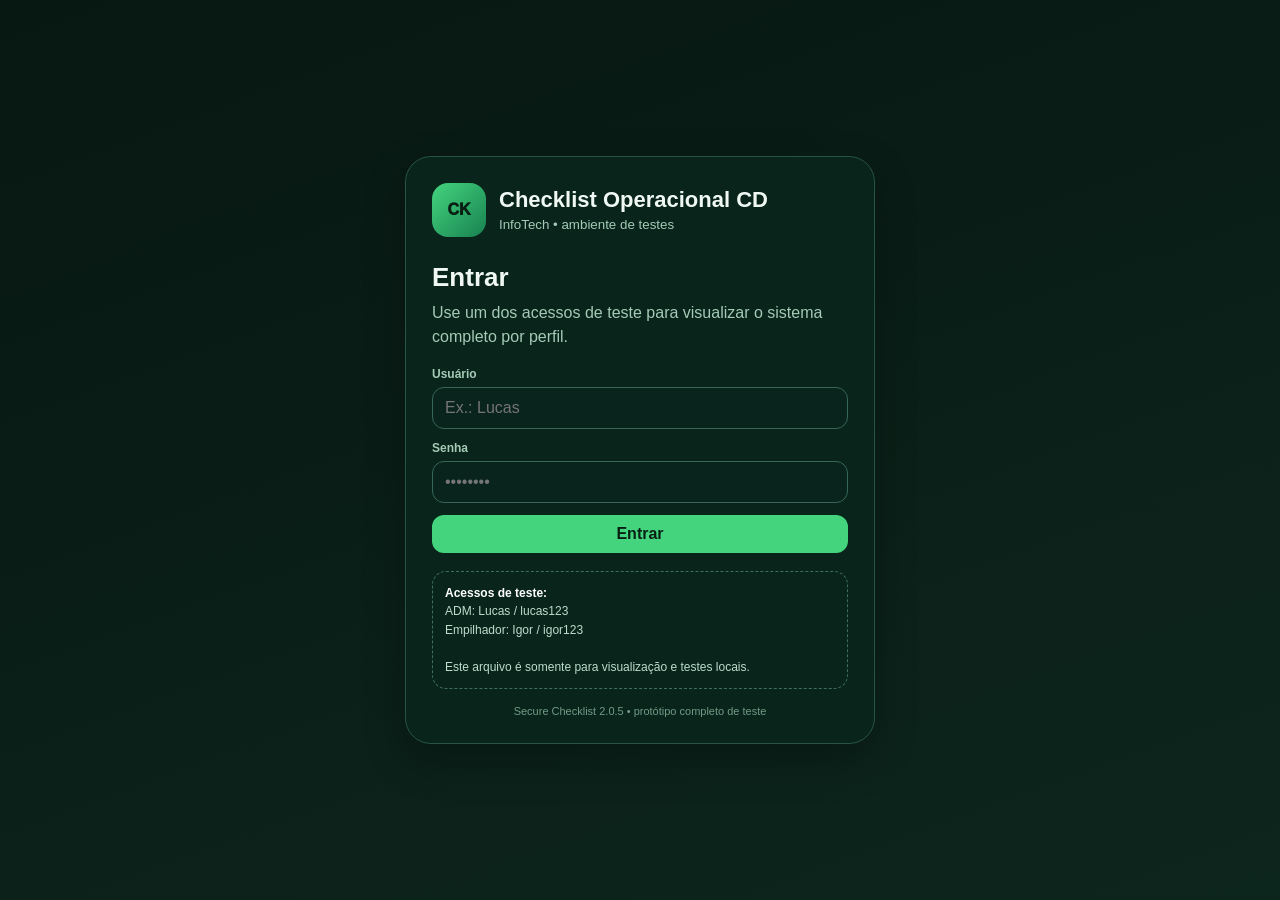
==== checklist/index.html @ 99dfda6e "Adiciona versão mais recente do Checklist Operacional" ====
<!doctype html>
<html lang="pt-BR">
<head>
<meta charset="utf-8">
<meta name="viewport" content="width=device-width,initial-scale=1,viewport-fit=cover">
<title>InfoTech • Checklist Operacional CD</title>
<style>
:root{
  --bg:#071711;--bg2:#0d261d;--panel:#102d22;--panel2:#173a2c;--line:#285443;
  --green:#44d47e;--green2:#2ab86a;--text:#eff8f2;--muted:#a5cbb7;--card:#f7fbf8;
  --ink:#12241b;--ok:#1c9a55;--warn:#d89a17;--crit:#d84a45;--info:#2d7dd2;
  --shadow:0 16px 40px rgba(0,0,0,.26);--radius:18px;--sidebar:286px;
}
*{box-sizing:border-box}html,body{margin:0;padding:0;background:linear-gradient(160deg,var(--bg),var(--bg2));color:var(--text);font-family:Inter,Segoe UI,Arial,sans-serif}body{min-height:100vh}button,input,select,textarea{font:inherit}button{cursor:pointer}.hidden{display:none!important}.muted{color:var(--muted)}
.btn{border:0;border-radius:12px;padding:10px 14px;font-weight:800;transition:.16s ease;background:#1a4334;color:#fff}.btn:hover{transform:translateY(-1px);filter:brightness(1.05)}.btn:active{transform:none}.btn.primary{background:var(--green);color:#082014}.btn.ghost{background:transparent;border:1px solid var(--line);color:#fff}.btn.danger{background:#7b2e2b}.btn.warn{background:#7a5914}.btn.small{padding:8px 10px;font-size:12px}.icon-btn{width:44px;height:44px;display:grid;place-items:center;padding:0;border-radius:13px}.icon-btn span{font-size:22px;line-height:1}

/* login */
.login-shell{min-height:100vh;display:grid;place-items:center;padding:20px}.login-card{width:min(470px,100%);background:rgba(9,37,28,.96);border:1px solid var(--line);border-radius:26px;padding:26px;box-shadow:var(--shadow)}.login-brand{display:flex;align-items:center;gap:13px}.login-logo{width:54px;height:54px;border-radius:16px;display:grid;place-items:center;background:linear-gradient(135deg,var(--green),#188250);color:#082014;font-weight:950}.login-brand h1{margin:0;font-size:22px}.login-brand small{display:block;color:var(--muted);margin-top:4px}.login-card h2{margin:25px 0 8px;font-size:26px}.login-card p{margin:0 0 18px;color:var(--muted);line-height:1.5}.field{margin-bottom:12px}.field label{display:block;font-size:12px;color:var(--muted);font-weight:800;margin-bottom:6px}.field input,.field select,.field textarea{width:100%;padding:11px 12px;border-radius:12px;border:1px solid #376856;background:#09241c;color:#fff;outline:none}.field textarea{min-height:88px;resize:vertical}.field input:focus,.field select:focus,.field textarea:focus{border-color:var(--green)}.login-error{margin:10px 0 0;padding:10px 12px;border-radius:12px;background:#4b211f;border:1px solid #7f3530;color:#ffd9d6;font-size:13px}.demo-hint{margin-top:18px;padding:12px;border:1px dashed #3f705a;border-radius:14px;color:#bddccc;font-size:12px;line-height:1.55}.demo-hint b{color:#fff}.version{text-align:center;color:#729b87;font-size:11px;margin-top:16px}

/* app shell */
.app{max-width:1450px;margin:0 auto;padding:12px}.topbar{position:sticky;top:8px;z-index:30;display:flex;align-items:center;justify-content:space-between;gap:12px;padding:10px 14px;border:1px solid var(--line);border-radius:18px;background:rgba(7,24,18,.93);backdrop-filter:blur(12px);box-shadow:var(--shadow)}.top-left{display:flex;align-items:center;gap:10px;min-width:0}.brand{display:flex;align-items:center;gap:11px;min-width:0}.logo{width:44px;height:44px;border-radius:14px;display:grid;place-items:center;background:linear-gradient(135deg,var(--green),#1c8a54);font-weight:900;color:#092014;flex:0 0 auto}.brand h1{margin:0;font-size:19px;line-height:1.05;white-space:nowrap;overflow:hidden;text-overflow:ellipsis}.brand small{display:block;color:var(--muted);margin-top:4px;font-size:12px}.top-right{display:flex;align-items:center;gap:8px;flex-wrap:wrap;justify-content:flex-end}.chip{padding:8px 10px;border-radius:999px;border:1px solid var(--line);background:#0c221a;color:var(--muted);font-size:12px;white-space:nowrap}.chip b{color:var(--text)}
.hero{padding:14px 4px 10px;display:flex;align-items:center;justify-content:space-between;gap:12px;flex-wrap:wrap}.hero h2{margin:0;font-size:18px}.hero p{margin:4px 0 0;color:var(--muted);font-size:13px}.hero-actions{display:flex;gap:8px;flex-wrap:wrap}
.kpis{display:grid;grid-template-columns:repeat(5,1fr);gap:10px;margin-bottom:12px}.kpi{background:linear-gradient(145deg,#103527,#0d281f);border:1px solid var(--line);border-radius:16px;padding:12px}.kpi span{display:block;font-size:11px;text-transform:uppercase;letter-spacing:.04em;color:var(--muted)}.kpi strong{display:block;font-size:26px;margin-top:5px}.kpi small{display:block;margin-top:4px;color:#7eb095;font-size:12px}
.nav{display:flex;gap:8px;padding:7px;border:1px solid var(--line);border-radius:15px;background:#0b241c;overflow:auto;margin-bottom:12px}.nav button{border:0;background:transparent;color:var(--muted);padding:10px 14px;border-radius:11px;font-weight:900;white-space:nowrap}.nav button.active{background:var(--green);color:#092014}.toolbar{display:flex;align-items:center;justify-content:space-between;gap:10px;flex-wrap:wrap;margin-bottom:12px}.search{flex:1;min-width:220px}.search input,.toolbar select{width:100%;padding:11px 12px;border-radius:12px;border:1px solid var(--line);background:#0a241b;color:#fff;outline:none}.toolbar select{min-width:160px}.toolbar-right{display:flex;gap:8px;flex-wrap:wrap}
.grid{display:grid;gap:10px}.grid.battery-grid{grid-template-columns:repeat(var(--battery-cols,4),minmax(0,1fr))}.grid.standard-grid{grid-template-columns:repeat(3,minmax(0,1fr))}.card{position:relative;overflow:hidden;background:var(--card);color:var(--ink);border-radius:18px;padding:13px 13px 12px 15px;box-shadow:0 10px 24px rgba(0,0,0,.12);min-width:0}.card::before{content:"";position:absolute;left:0;top:0;bottom:0;width:6px;background:#8aa193}.card.ok::before{background:var(--ok)}.card.warn::before{background:var(--warn)}.card.crit::before{background:var(--crit)}.card.inactive{opacity:.55;filter:grayscale(.2)}.card-head{display:flex;align-items:flex-start;justify-content:space-between;gap:10px;margin-bottom:10px}.code{font-size:11px;text-transform:uppercase;color:#5c7567;font-weight:800;letter-spacing:.05em}.title{font-size:18px;font-weight:900;line-height:1.1;margin-top:2px}.badge{padding:6px 9px;border-radius:999px;font-size:10px;font-weight:900;white-space:nowrap;display:inline-block}.badge.ok{background:#ddf5e6;color:#16713f}.badge.warn{background:#fff1cd;color:#8d5d01}.badge.crit{background:#ffe1df;color:#a5312d}.badge.info{background:#e0edff;color:#215d9e}.badge.gray{background:#e8ecea;color:#5b6f65}.meta{display:grid;grid-template-columns:1fr 1fr;gap:8px;margin-bottom:9px}.meta-box{background:#ecf5f0;border-radius:11px;padding:8px}.meta-box span{display:block;font-size:10px;text-transform:uppercase;color:#5d7668;letter-spacing:.03em}.meta-box b{display:block;font-size:13px;margin-top:4px}.obs{background:#edf5f1;border-radius:11px;padding:9px;font-size:12px;color:#456054;min-height:54px;line-height:1.35}.foot{display:flex;align-items:center;justify-content:space-between;gap:8px;margin-top:10px}.foot small{color:#687f72;font-size:11px}.foot .btn{padding:8px 12px;font-size:12px;border-radius:10px}
.panel{background:#0d2a1f;border:1px solid var(--line);border-radius:16px;padding:14px}.panel h3{margin:0 0 6px;font-size:16px}.panel p{margin:0;color:var(--muted);font-size:13px}.history{display:grid;gap:9px}.history-item{display:flex;align-items:flex-start;justify-content:space-between;gap:14px;background:var(--card);color:var(--ink);padding:13px;border-radius:15px}.history-item b{display:block;color:#137442}.history-item small{display:block;color:#6d8478;margin-top:4px;line-height:1.35}.history-right{text-align:right;min-width:120px}.history-right time{display:block;color:#6d8478;font-size:11px;margin-top:6px}.empty{padding:34px 18px;text-align:center;color:var(--muted);border:1px dashed var(--line);border-radius:16px}

/* sidebar ADM */
.backdrop{position:fixed;inset:0;background:rgba(0,0,0,.45);z-index:60;opacity:0;pointer-events:none;transition:.18s}.backdrop.show{opacity:1;pointer-events:auto}.sidebar{position:fixed;left:0;top:0;bottom:0;width:min(var(--sidebar),88vw);z-index:70;background:#071d16;border-right:1px solid var(--line);box-shadow:20px 0 50px rgba(0,0,0,.35);transform:translateX(-105%);transition:.22s ease;display:flex;flex-direction:column}.sidebar.open{transform:translateX(0)}.sidebar-head{display:flex;align-items:center;justify-content:space-between;padding:16px;border-bottom:1px solid var(--line)}.sidebar-head .brand h1{font-size:17px}.sidebar-user{margin:12px 14px;padding:11px;border-radius:14px;background:#0f2d23;border:1px solid var(--line)}.sidebar-user b{display:block}.sidebar-user small{display:block;color:var(--muted);margin-top:4px}.side-nav{padding:8px;display:grid;gap:5px;overflow:auto}.side-nav button{display:flex;align-items:center;gap:10px;text-align:left;border:0;border-radius:12px;padding:11px 12px;background:transparent;color:#c9e0d5;font-weight:800}.side-nav button:hover{background:#0f3025}.side-nav button.active{background:var(--green);color:#082014}.side-nav .sep{height:1px;background:var(--line);margin:6px 4px}.side-nav .danger-link{color:#ffc0bc}.sidebar-foot{margin-top:auto;padding:12px;border-top:1px solid var(--line);font-size:11px;color:#739a87}

/* ADM pages */
.admin-page{display:none}.admin-page.active{display:block}.admin-header{display:flex;align-items:flex-end;justify-content:space-between;gap:12px;flex-wrap:wrap;margin:4px 0 12px}.admin-header h2{margin:0;font-size:21px}.admin-header p{margin:5px 0 0;color:var(--muted);font-size:13px}.admin-actions{display:flex;gap:8px;flex-wrap:wrap}.admin-kpis{display:grid;grid-template-columns:repeat(4,1fr);gap:10px;margin-bottom:12px}.admin-grid{display:grid;grid-template-columns:1fr 1fr;gap:12px}.admin-card{background:#0e2b21;border:1px solid var(--line);border-radius:17px;padding:14px}.admin-card.full{grid-column:1/-1}.admin-card h3{margin:0 0 6px;font-size:16px}.admin-card p{margin:0 0 12px;color:var(--muted);font-size:12px}.list{display:grid;gap:8px}.list-row{display:flex;justify-content:space-between;gap:12px;align-items:center;padding:10px;border:1px solid var(--line);border-radius:12px;background:#0b241b}.list-row .main{min-width:0}.list-row b{display:block}.list-row small{display:block;color:var(--muted);margin-top:4px}.list-row .controls{display:flex;gap:6px;flex-wrap:wrap;justify-content:flex-end}.progress{height:9px;border-radius:999px;background:#0a2018;overflow:hidden;border:1px solid var(--line)}.progress > span{display:block;height:100%;background:var(--green)}.table-wrap{overflow:auto;border-radius:14px;border:1px solid var(--line)}table{width:100%;border-collapse:collapse;min-width:760px;background:#f8fbfa;color:#10221a}th,td{padding:11px 12px;border-bottom:1px solid #d9e6df;font-size:12px;text-align:left}th{background:#e7f2ed;color:#315548;position:sticky;top:0}td small{color:#6a7f74}.split{display:grid;grid-template-columns:1.2fr .8fr;gap:12px}.filter-row{display:flex;gap:8px;flex-wrap:wrap;margin-bottom:10px}.filter-row input,.filter-row select{padding:10px 11px;border:1px solid var(--line);background:#09241c;color:#fff;border-radius:11px}.statline{display:flex;justify-content:space-between;gap:10px;padding:8px 0;border-bottom:1px solid rgba(255,255,255,.07);font-size:13px}.statline:last-child{border-bottom:0}.statline span{color:var(--muted)}

/* modal */
dialog{width:min(580px,calc(100vw - 24px));border:1px solid var(--line);border-radius:20px;padding:0;background:#0d2b21;color:#fff;box-shadow:var(--shadow)}dialog::backdrop{background:rgba(0,0,0,.48)}.dialog-head,.dialog-foot{padding:16px 18px;border-bottom:1px solid rgba(255,255,255,.08)}.dialog-foot{border-bottom:0;border-top:1px solid rgba(255,255,255,.08);display:flex;justify-content:flex-end;gap:8px;flex-wrap:wrap}.dialog-head h3{margin:0;font-size:18px}.dialog-body{padding:16px 18px}.form-grid{display:grid;grid-template-columns:1fr 1fr;gap:12px}.span-2{grid-column:1/-1}.check-items{display:grid;gap:8px;margin-top:8px}.check-row{display:grid;grid-template-columns:1fr 130px;gap:8px;align-items:center;background:#113226;border-radius:12px;padding:10px}.toast{position:fixed;left:50%;bottom:18px;transform:translateX(-50%) translateY(20px);opacity:0;pointer-events:none;transition:.18s ease;background:#0e2d22;border:1px solid var(--line);color:#fff;padding:12px 15px;border-radius:999px;box-shadow:var(--shadow);z-index:100;max-width:min(95vw,540px);text-align:center}.toast.show{opacity:1;transform:translateX(-50%) translateY(0)}.footer-label{margin-top:12px;text-align:center;color:#80a995;font-size:11px}

@media (max-width:1180px){.grid.battery-grid{grid-template-columns:repeat(var(--battery-cols,4),minmax(0,1fr))}.grid.standard-grid{grid-template-columns:repeat(2,minmax(0,1fr))}.admin-kpis{grid-template-columns:repeat(2,1fr)}}
@media (max-width:930px){.kpis{grid-template-columns:repeat(3,1fr)}.grid.battery-grid{grid-template-columns:repeat(3,minmax(0,1fr))}.admin-grid,.split{grid-template-columns:1fr}.admin-card.full{grid-column:auto}.topbar{align-items:flex-start}}
@media (max-width:720px){.app{padding:10px}.brand h1{font-size:17px}.top-right .chip:nth-of-type(2){display:none}.hero{padding-top:10px}.hero h2{font-size:16px}.kpis{grid-template-columns:repeat(2,1fr)}.grid.battery-grid,.grid.standard-grid{grid-template-columns:repeat(2,minmax(0,1fr))}.form-grid{grid-template-columns:1fr}.span-2{grid-column:auto}.check-row{grid-template-columns:1fr}.admin-kpis{grid-template-columns:1fr 1fr}.list-row{align-items:flex-start;flex-direction:column}.list-row .controls{justify-content:flex-start}}
@media (max-width:460px){.grid.battery-grid,.grid.standard-grid{grid-template-columns:1fr}.kpis,.admin-kpis{grid-template-columns:1fr 1fr}.meta{grid-template-columns:1fr}.history-item{flex-direction:column}.history-right{text-align:left;min-width:0}.brand small{display:none}}
@media print{.topbar,.hero-actions,.toolbar,.nav,.sidebar,.backdrop,.footer-label,.foot .btn{display:none!important}body{background:#fff;color:#000}.app{max-width:none;padding:0}}
</style>
</head>
<body>

<section class="login-shell" id="loginScreen">
  <div class="login-card">
    <div class="login-brand"><div class="login-logo">CK</div><div><h1>Checklist Operacional CD</h1><small>InfoTech • ambiente de testes</small></div></div>
    <h2>Entrar</h2>
    <p>Use um dos acessos de teste para visualizar o sistema completo por perfil.</p>
    <form id="loginForm">
      <div class="field"><label>Usuário</label><input id="loginUser" autocomplete="username" placeholder="Ex.: Lucas"></div>
      <div class="field"><label>Senha</label><input id="loginPass" type="password" autocomplete="current-password" placeholder="••••••••"></div>
      <button class="btn primary" style="width:100%" type="submit">Entrar</button>
      <div class="login-error hidden" id="loginError">Usuário ou senha incorretos.</div>
    </form>
    <div class="demo-hint"><b>Acessos de teste:</b><br>ADM: Lucas / lucas123<br>Empilhador: Igor / igor123<br><br>Este arquivo é somente para visualização e testes locais.</div>
    <div class="version">Secure Checklist 2.0.5 • protótipo completo de teste</div>
  </div>
</section>

<div id="appScreen" class="hidden">
  <div class="backdrop" id="backdrop"></div>

  <aside class="sidebar" id="sidebar">
    <div class="sidebar-head">
      <div class="brand"><div class="logo">CK</div><div><h1>Administração</h1><small>Checklist CD</small></div></div>
      <button class="btn ghost small" id="closeSidebar">Fechar</button>
    </div>
    <div class="sidebar-user"><b id="sideUser">Lucas</b><small id="sideRole">Administrador</small></div>
    <nav class="side-nav" id="sideNav">
      <button class="active" data-admin-page="overview">▦ Visão geral</button>
      <button data-admin-page="operations">✓ Checklists</button>
      <button data-admin-page="equipment">▣ Equipamentos</button>
      <button data-admin-page="issues">⚠ Pendências</button>
      <button data-admin-page="history">◷ Histórico / Auditoria</button>
      <button data-admin-page="users">♙ Usuários e acessos</button>
      <button data-admin-page="templates">☷ Modelos de checklist</button>
      <button data-admin-page="reports">▤ Relatórios</button>
      <button data-admin-page="settings">⚙ Configurações</button>
      <div class="sep"></div>
      <button id="backToOperation">← Voltar para operação</button>
      <button class="danger-link" id="sideLogout">⏻ Sair</button>
    </nav>
    <div class="sidebar-foot">InfoTech • protótipo local • dados demonstrativos</div>
  </aside>

  <main class="app">
    <header class="topbar">
      <div class="top-left">
        <button class="btn ghost icon-btn hidden" id="menuBtn" aria-label="Abrir menu"><span>☰</span></button>
        <div class="brand"><div class="logo">CK</div><div><h1>Checklist Operacional CD</h1><small>Selene • tablet / totem</small></div></div>
      </div>
      <div class="top-right">
        <div class="chip"><b id="userName">Usuário</b></div>
        <div class="chip"><b id="roleName">Perfil</b></div>
        <div class="chip"><b>Turno:</b> T3 • 21:30–05:00</div>
        <button class="btn ghost small" id="logoutBtn">Sair</button>
      </div>
    </header>

    <section id="operationView">
      <section class="hero">
        <div><h2>Controle rápido dos equipamentos</h2><p><span id="todayText"></span> • <span id="serverTime"></span></p></div>
        <div class="hero-actions"><button class="btn ghost" id="printBtn">Imprimir / PDF</button><button class="btn ghost" id="exportBtn">Exportar CSV</button><button class="btn primary" id="newChecklistBtn">+ Novo checklist</button></div>
      </section>

      <section class="kpis">
        <div class="kpi"><span>OK</span><strong id="kpiOk">0</strong><small>em dia</small></div>
        <div class="kpi"><span>Atenção</span><strong id="kpiWarn">0</strong><small>acompanhar</small></div>
        <div class="kpi"><span>Críticos</span><strong id="kpiCrit">0</strong><small>ação necessária</small></div>
        <div class="kpi"><span>Trocas</span><strong id="kpiSwaps">0</strong><small>últimos registros</small></div>
        <div class="kpi"><span>Histórico</span><strong id="kpiHistory">0</strong><small>eventos salvos</small></div>
      </section>

      <nav class="nav" id="nav">
        <button class="active" data-tab="bateria">Baterias</button>
        <button data-tab="empilhadeira">Empilhadeiras</button>
        <button data-tab="tablet">Tablets</button>
        <button data-tab="historico">Histórico</button>
      </nav>

      <section class="toolbar" id="toolbar">
        <div class="search"><input id="searchInput" placeholder="Pesquisar código, equipamento, operador ou observação"></div>
        <div class="toolbar-right"><select id="statusFilter"><option value="all">Todos os status</option><option value="ok">OK</option><option value="warn">Atenção</option><option value="crit">Crítico</option></select></div>
      </section>

      <section id="equipmentsSection"><div id="equipmentGrid" class="grid battery-grid"></div></section>
      <section id="historySection" class="hidden"><div class="panel" style="margin-bottom:10px"><h3>Histórico de checklists</h3><p>Um novo checklist atualiza o estado atual do equipamento e mantém os registros anteriores no histórico.</p></div><div class="history" id="historyList"></div></section>
    </section>

    <section id="adminView" class="hidden">
      <div class="admin-page active" data-page="overview">
        <div class="admin-header"><div><h2>Visão geral do ADM</h2><p>Resumo da operação e atalhos administrativos.</p></div><div class="admin-actions"><button class="btn primary" data-open-checklist>+ Novo checklist</button><button class="btn" data-admin-page-jump="issues">Ver pendências</button></div></div>
        <div class="admin-kpis">
          <div class="kpi"><span>Equipamentos ativos</span><strong id="admActive">0</strong><small>cadastrados</small></div>
          <div class="kpi"><span>Pendências abertas</span><strong id="admIssues">0</strong><small>em tratamento</small></div>
          <div class="kpi"><span>Checklists hoje</span><strong id="admToday">0</strong><small>registrados</small></div>
          <div class="kpi"><span>Usuários ativos</span><strong id="admUsers">0</strong><small>com acesso</small></div>
        </div>
        <div class="admin-grid">
          <div class="admin-card"><h3>Status da operação</h3><p>Distribuição atual dos equipamentos.</p><div class="statline"><span>OK</span><b id="admOk"></b></div><div class="statline"><span>Atenção</span><b id="admWarn"></b></div><div class="statline"><span>Críticos</span><b id="admCrit"></b></div><div class="statline"><span>Inativos</span><b id="admInactive"></b></div></div>
          <div class="admin-card"><h3>Ações rápidas</h3><p>Atalhos sem encher a tela principal.</p><div class="list"><button class="btn" data-admin-page-jump="equipment">Gerenciar equipamentos</button><button class="btn" data-admin-page-jump="users">Gerenciar acessos</button><button class="btn" data-admin-page-jump="templates">Modelos de checklist</button><button class="btn" data-admin-page-jump="reports">Relatórios</button></div></div>
          <div class="admin-card full"><h3>Últimas ocorrências</h3><p>Registros recentes com atenção administrativa.</p><div id="admRecent" class="list"></div></div>
        </div>
      </div>

      <div class="admin-page" data-page="operations">
        <div class="admin-header"><div><h2>Checklists</h2><p>O ADM pode executar os mesmos checklists do perfil operacional e acompanhar os últimos registros.</p></div><div class="admin-actions"><button class="btn primary" data-open-checklist>+ Novo checklist</button><button class="btn" id="goOperationBtn">Abrir tela operacional</button></div></div>
        <div class="split"><div class="admin-card"><h3>Últimos checklists</h3><div id="admChecklistList" class="list"></div></div><div class="admin-card"><h3>Resumo por tipo</h3><div class="statline"><span>Baterias</span><b id="sumBat"></b></div><div class="statline"><span>Empilhadeiras</span><b id="sumEmp"></b></div><div class="statline"><span>Tablets</span><b id="sumTab"></b></div><div class="statline"><span>Histórico total</span><b id="sumHist"></b></div></div></div>
      </div>

      <div class="admin-page" data-page="equipment">
        <div class="admin-header"><div><h2>Equipamentos</h2><p>Cadastre, edite, ative ou desative equipamentos sem apagar o histórico.</p></div><div class="admin-actions"><button class="btn primary" id="addEquipmentBtn">+ Adicionar equipamento</button></div></div>
        <div class="filter-row"><input id="admEquipSearch" placeholder="Pesquisar equipamento"><select id="admEquipType"><option value="all">Todos os tipos</option><option value="bateria">Baterias</option><option value="empilhadeira">Empilhadeiras</option><option value="tablet">Tablets</option></select></div>
        <div id="equipmentAdminList" class="list"></div>
      </div>

      <div class="admin-page" data-page="issues">
        <div class="admin-header"><div><h2>Pendências</h2><p>Trate itens críticos ou em atenção e registre a solução.</p></div><div class="admin-actions"><button class="btn" id="resolveAllDemo">Resolver pendências de teste</button></div></div>
        <div id="issuesList" class="list"></div>
      </div>

      <div class="admin-page" data-page="history">
        <div class="admin-header"><div><h2>Histórico / Auditoria</h2><p>Visualização de eventos de checklist, alterações administrativas e acessos.</p></div><div class="admin-actions"><button class="btn" id="downloadAudit">Exportar auditoria</button></div></div>
        <div class="table-wrap"><table><thead><tr><th>Data/hora</th><th>Usuário</th><th>Evento</th><th>Origem</th><th>Detalhe</th></tr></thead><tbody id="auditBody"></tbody></table></div>
      </div>

      <div class="admin-page" data-page="users">
        <div class="admin-header"><div><h2>Usuários e acessos</h2><p>Gerencie quem entra como ADM/TI ou Operador/Empilhador.</p></div><div class="admin-actions"><button class="btn primary" id="addUserBtn">+ Adicionar usuário</button></div></div>
        <div id="usersList" class="list"></div>
      </div>

      <div class="admin-page" data-page="templates">
        <div class="admin-header"><div><h2>Modelos de checklist</h2><p>Itens usados em cada tipo de equipamento. No sistema real, versões homologadas ficam auditadas.</p></div><div class="admin-actions"><button class="btn" id="newTemplateBtn">Nova versão</button></div></div>
        <div id="templatesList" class="admin-grid"></div>
      </div>

      <div class="admin-page" data-page="reports">
        <div class="admin-header"><div><h2>Relatórios</h2><p>Resumo operacional para acompanhamento e apresentação.</p></div><div class="admin-actions"><button class="btn" id="reportCsv">Exportar CSV</button><button class="btn" id="reportPdf">Imprimir / PDF</button></div></div>
        <div class="admin-grid"><div class="admin-card"><h3>Conformidade atual</h3><p>Percentual de equipamentos sem alerta.</p><div class="progress"><span id="complianceBar" style="width:0%"></span></div><div class="statline"><span>Conformidade</span><b id="complianceText"></b></div></div><div class="admin-card"><h3>Registros</h3><div class="statline"><span>Histórico</span><b id="reportHist"></b></div><div class="statline"><span>Pendências</span><b id="reportIssues"></b></div><div class="statline"><span>Equipamentos</span><b id="reportEquip"></b></div></div><div class="admin-card full"><h3>Observação</h3><p>Na versão conectada ao servidor, os relatórios podem consolidar período, operador, equipamento, status e auditoria sem expor dados desnecessários.</p></div></div>
      </div>

      <div class="admin-page" data-page="settings">
        <div class="admin-header"><div><h2>Configurações</h2><p>Preferências gerais do ambiente de checklist.</p></div></div>
        <div class="admin-grid"><div class="admin-card"><h3>Interface</h3><div class="field"><label>Grade de baterias no tablet</label><select id="gridSetting"><option value="4" selected>4 colunas</option><option value="3">3 colunas</option><option value="2">2 colunas</option></select></div><button class="btn" id="saveUiSettings">Salvar aparência</button></div><div class="admin-card"><h3>Operação</h3><div class="field"><label>Regra do novo checklist</label><select disabled><option>Atualiza o estado atual e mantém o anterior no histórico</option></select></div><p style="margin-top:10px">Essa regra fica fixa para não duplicar cards do mesmo equipamento.</p></div><div class="admin-card"><h3>Backup</h3><p>No servidor real, backup e restauração ficam protegidos pelo perfil TI.</p><button class="btn" id="backupBtn">Simular backup</button></div><div class="admin-card"><h3>Saúde do sistema</h3><p>Validação visual do protótipo local.</p><button class="btn" id="healthBtn">Executar verificação</button><div id="healthResult" class="muted" style="margin-top:10px;font-size:12px"></div></div></div>
      </div>
    </section>

    <div class="footer-label">InfoTech • Secure Checklist 2.0.5 • arquivo completo para testes locais</div>
  </main>
</div>

<dialog id="checklistDialog">
  <div class="dialog-head"><h3>Novo checklist</h3></div>
  <form id="checklistForm"><div class="dialog-body"><div class="form-grid">
    <div class="field"><label>Tipo</label><select id="ckType"><option value="bateria">Bateria</option><option value="empilhadeira">Empilhadeira</option><option value="tablet">Tablet</option></select></div>
    <div class="field"><label>Equipamento</label><select id="ckEquipment"></select></div>
    <div class="field battery-field"><label>Nível de água</label><select id="ckWater"><option value="Cheio">Cheio</option><option value="Abastecer">Abastecer</option><option value="Vazio">Vazio</option></select></div>
    <div class="field"><label>Status final</label><select id="ckStatus"><option value="ok">OK</option><option value="warn">Atenção</option><option value="crit">Crítico</option></select></div>
    <div class="field"><label>Operador</label><input id="ckOperator" maxlength="80"></div>
    <div class="field battery-field"><label>Litros</label><input id="ckLiters" inputmode="decimal" placeholder="Ex.: 2,5"></div>
    <div class="field span-2"><label>Observação</label><textarea id="ckObservation" maxlength="500" placeholder="Descreva o que foi verificado..."></textarea></div>
  </div><div style="margin-top:14px;font-size:13px;font-weight:800">Itens de verificação</div><div class="check-items" id="checkItems"></div></div>
  <div class="dialog-foot"><button type="button" class="btn ghost" data-close="checklistDialog">Cancelar</button><button type="submit" class="btn primary">Salvar checklist</button></div></form>
</dialog>

<dialog id="equipmentDialog">
  <div class="dialog-head"><h3 id="equipmentDialogTitle">Adicionar equipamento</h3></div>
  <form id="equipmentForm"><div class="dialog-body"><div class="form-grid">
    <div class="field"><label>Código</label><input id="eqCode" maxlength="20" placeholder="Ex.: BAT-11"></div>
    <div class="field"><label>Nome</label><input id="eqName" maxlength="60" placeholder="Ex.: Bateria 11"></div>
    <div class="field"><label>Tipo</label><select id="eqType"><option value="bateria">Bateria</option><option value="empilhadeira">Empilhadeira</option><option value="tablet">Tablet</option></select></div>
    <div class="field"><label>Status inicial</label><select id="eqStatus"><option value="ok">OK</option><option value="warn">Atenção</option><option value="crit">Crítico</option></select></div>
  </div></div><div class="dialog-foot"><button type="button" class="btn ghost" data-close="equipmentDialog">Cancelar</button><button type="submit" class="btn primary">Salvar</button></div></form>
</dialog>

<dialog id="userDialog">
  <div class="dialog-head"><h3>Adicionar usuário</h3></div>
  <form id="userForm"><div class="dialog-body"><div class="form-grid">
    <div class="field"><label>Nome</label><input id="usrName" maxlength="60"></div>
    <div class="field"><label>Usuário</label><input id="usrUser" maxlength="30"></div>
    <div class="field"><label>Perfil</label><select id="usrRole"><option value="emp">Empilhador / Operador</option><option value="adm">ADM / TI</option></select></div>
    <div class="field"><label>Senha temporária</label><input id="usrPass" type="text" maxlength="30"></div>
  </div></div><div class="dialog-foot"><button type="button" class="btn ghost" data-close="userDialog">Cancelar</button><button type="submit" class="btn primary">Criar acesso</button></div></form>
</dialog>

<dialog id="issueDialog">
  <div class="dialog-head"><h3>Tratar pendência</h3></div>
  <form id="issueForm"><div class="dialog-body"><input type="hidden" id="issueId"><div class="field"><label>Equipamento</label><input id="issueEquipment" readonly></div><div class="field"><label>Status</label><select id="issueStatus"><option value="open">Aberta</option><option value="in_progress">Em tratamento</option><option value="resolved">Resolvida</option></select></div><div class="field"><label>Resolução / observação</label><textarea id="issueResolution"></textarea></div></div><div class="dialog-foot"><button type="button" class="btn ghost" data-close="issueDialog">Cancelar</button><button type="submit" class="btn primary">Salvar tratamento</button></div></form>
</dialog>

<div class="toast" id="toast"></div>

<script>
(()=>{
const $=(s,p=document)=>p.querySelector(s), $$=(s,p=document)=>Array.from(p.querySelectorAll(s));
const statusLabel={ok:'OK',warn:'ATENÇÃO',crit:'CRÍTICO'};
const typeLabel={bateria:'Bateria',empilhadeira:'Empilhadeira',tablet:'Tablet'};
const templates={bateria:['Integridade externa','Cabos e conectores','Oxidação / vazamento','Nível de água'],empilhadeira:['Freios','Buzina / sinalização','Garfos / torre','Rodas / pneus','Vazamentos aparentes'],tablet:['Tela e touch','Bateria','Conector / carregamento','Rede / acesso ao sistema']};
const now=new Date();
function fmt(dt){return new Date(dt).toLocaleString('pt-BR',{day:'2-digit',month:'2-digit',year:'numeric',hour:'2-digit',minute:'2-digit'})}
function esc(v){return String(v??'').replace(/[&<>"']/g,m=>({"&":"&amp;","<":"&lt;",">":"&gt;","\"":"&quot;","'":"&#39;"}[m]))}
function toast(msg){const t=$('#toast');t.textContent=msg;t.classList.add('show');clearTimeout(window._toast);window._toast=setTimeout(()=>t.classList.remove('show'),2500)}
function uid(prefix='id'){return prefix+'_'+Date.now()+'_'+Math.random().toString(16).slice(2)}

let users=[
  {id:'u1',name:'Lucas',username:'Lucas',password:'lucas123',role:'adm',active:true},
  {id:'u2',name:'Igor',username:'Igor',password:'igor123',role:'emp',active:true}
];
let equipment=[
  {id:'bat01',code:'BAT-01',name:'Bateria 01',type:'bateria',status:'ok',water:'Cheio',liters:'2,5',operator:'Igor',obs:'Abastecimento concluído, conectores em boas condições.',lastCheck:'2026-09-01T01:50:00',active:true},
  {id:'bat03',code:'BAT-03',name:'Bateria 03',type:'bateria',status:'warn',water:'Abastecer',liters:'0',operator:'Igor',obs:'Nível de água requer acompanhamento.',lastCheck:'2026-09-01T01:32:00',active:true},
  {id:'bat05',code:'BAT-05',name:'Bateria 05',type:'bateria',status:'ok',water:'Cheio',liters:'1,8',operator:'Igor',obs:'Sem observações.',lastCheck:'2026-09-01T00:58:00',active:true},
  {id:'bat06',code:'BAT-06',name:'Bateria 06',type:'bateria',status:'ok',water:'Cheio',liters:'2,0',operator:'Igor',obs:'Checklist finalizado.',lastCheck:'2026-09-01T00:41:00',active:true},
  {id:'bat07',code:'BAT-07',name:'Bateria 07',type:'bateria',status:'crit',water:'Vazio',liters:'0',operator:'Igor',obs:'Sem água suficiente. Não liberar sem reabastecer.',lastCheck:'2026-09-01T00:20:00',active:true},
  {id:'bat08',code:'BAT-08',name:'Bateria 08',type:'bateria',status:'ok',water:'Cheio',liters:'2,2',operator:'Igor',obs:'Sem observações.',lastCheck:'2026-09-01T01:10:00',active:true},
  {id:'bat09',code:'BAT-09',name:'Bateria 09',type:'bateria',status:'warn',water:'Abastecer',liters:'0,5',operator:'Igor',obs:'Revisar novamente no próximo turno.',lastCheck:'2026-09-01T01:03:00',active:true},
  {id:'bat10',code:'BAT-10',name:'Bateria 10',type:'bateria',status:'ok',water:'Cheio',liters:'1,4',operator:'Igor',obs:'Sem observações.',lastCheck:'2026-09-01T00:33:00',active:true},
  {id:'emp01',code:'EMP-01',name:'Empilhadeira 01',type:'empilhadeira',status:'ok',operator:'Igor',obs:'Checklist em dia.',lastCheck:'2026-09-01T01:20:00',active:true},
  {id:'emp03',code:'EMP-03',name:'Empilhadeira 03',type:'empilhadeira',status:'crit',operator:'Igor',obs:'Revisar condição dos cabos antes da próxima operação.',lastCheck:'2026-09-01T00:55:00',active:true},
  {id:'toy01',code:'TOY-01',name:'Toyota 01',type:'empilhadeira',status:'ok',operator:'Igor',obs:'Sem observações.',lastCheck:'2026-09-01T01:14:00',active:true},
  {id:'tab01',code:'TAB-01',name:'Tablet 01',type:'tablet',status:'ok',operator:'Lucas',obs:'Operacional.',lastCheck:'2026-09-01T01:37:00',active:true},
  {id:'tab03',code:'TAB-03',name:'Tablet 03',type:'tablet',status:'warn',operator:'Lucas',obs:'Bateria descarregando mais rápido que o esperado.',lastCheck:'2026-09-01T00:48:00',active:true},
  {id:'tab04',code:'TAB-04',name:'Tablet 04',type:'tablet',status:'ok',operator:'Lucas',obs:'Operacional.',lastCheck:'2026-09-01T01:25:00',active:true}
];
let history=[
  {id:'h1',kind:'checklist',equipmentId:'bat03',equipment:'BAT-03 · Bateria 03',status:'warn',operator:'Igor',obs:'Nível de água requer acompanhamento.',details:'Checklist salvo e estado atual atualizado.',createdAt:'2026-09-01T01:32:00'},
  {id:'h2',kind:'checklist',equipmentId:'emp03',equipment:'EMP-03 · Empilhadeira 03',status:'crit',operator:'Igor',obs:'Revisar condição dos cabos antes da próxima operação.',details:'Checklist salvo e estado atual atualizado.',createdAt:'2026-09-01T00:55:00'},
  {id:'h3',kind:'swap',equipmentId:'bat05',equipment:'BAT-05 → BAT-01',status:'ok',operator:'Igor',obs:'Troca realizada normalmente.',details:'Horímetros 2231 / 2240.',createdAt:'2026-08-31T23:18:00'},
  {id:'h4',kind:'checklist',equipmentId:'tab03',equipment:'TAB-03 · Tablet 03',status:'warn',operator:'Lucas',obs:'Bateria descarregando mais rápido que o esperado.',details:'Checklist salvo e estado atual atualizado.',createdAt:'2026-09-01T00:48:00'}
];
let issues=[
  {id:'i1',equipmentId:'bat03',code:'BAT-03',name:'Bateria 03',severity:'warn',status:'open',summary:'Nível de água requer acompanhamento.',resolution:''},
  {id:'i2',equipmentId:'bat07',code:'BAT-07',name:'Bateria 07',severity:'crit',status:'open',summary:'Sem água suficiente. Não liberar sem reabastecer.',resolution:''},
  {id:'i3',equipmentId:'emp03',code:'EMP-03',name:'Empilhadeira 03',severity:'crit',status:'in_progress',summary:'Revisar condição dos cabos antes da próxima operação.',resolution:'Avaliação iniciada.'}
];
let audit=[
  {at:'2026-09-01T02:02:00',user:'Lucas',event:'LOGIN_SUCCESS',origin:'ADM',detail:'Acesso administrativo de teste'},
  {at:'2026-09-01T01:32:00',user:'Igor',event:'CHECKLIST_CREATED',origin:'Operação',detail:'BAT-03 • Atenção'},
  {at:'2026-09-01T00:55:00',user:'Igor',event:'CHECKLIST_CREATED',origin:'Operação',detail:'EMP-03 • Crítico'}
];
let currentUser=null,currentTab='bateria',currentAdminPage='overview',editingEquipmentId=null;

function login(user,pass){return users.find(u=>u.active&&u.username.toLowerCase()===user.trim().toLowerCase()&&u.password===pass)}
function applyUser(){
  $('#userName').textContent=currentUser.name;
  $('#roleName').textContent=currentUser.role==='adm'?'ADM / TI':'Empilhador';
  $('#menuBtn').classList.toggle('hidden',currentUser.role!=='adm');
  $('#sideUser').textContent=currentUser.name;
  $('#sideRole').textContent=currentUser.role==='adm'?'Administrador / TI':'Operador';
  if(currentUser.role!=='adm') closeSidebar();
}
function logout(){currentUser=null;$('#appScreen').classList.add('hidden');$('#loginScreen').classList.remove('hidden');$('#loginPass').value='';closeSidebar();}

function openSidebar(){if(currentUser?.role!=='adm')return;$('#sidebar').classList.add('open');$('#backdrop').classList.add('show')}
function closeSidebar(){$('#sidebar').classList.remove('open');$('#backdrop').classList.remove('show')}
function showOperation(){currentAdminPage='overview';$('#adminView').classList.add('hidden');$('#operationView').classList.remove('hidden');closeSidebar()}
function showAdmin(page='overview'){
  if(currentUser?.role!=='adm')return;
  currentAdminPage=page;$('#operationView').classList.add('hidden');$('#adminView').classList.remove('hidden');
  $$('.admin-page').forEach(x=>x.classList.toggle('active',x.dataset.page===page));
  $$('#sideNav [data-admin-page]').forEach(x=>x.classList.toggle('active',x.dataset.adminPage===page));
  renderAdmin();closeSidebar();
}

function calcKPIs(){
  const active=equipment.filter(e=>e.active),ok=active.filter(e=>e.status==='ok').length,warn=active.filter(e=>e.status==='warn').length,crit=active.filter(e=>e.status==='crit').length;
  $('#kpiOk').textContent=ok;$('#kpiWarn').textContent=warn;$('#kpiCrit').textContent=crit;$('#kpiSwaps').textContent=history.filter(h=>h.kind==='swap').length;$('#kpiHistory').textContent=history.length;
}
function filteredList(){
  const q=$('#searchInput').value.trim().toLowerCase(),f=$('#statusFilter').value;
  return equipment.filter(e=>e.active&&e.type===currentTab).filter(e=>{if(f!=='all'&&e.status!==f)return false;const text=`${e.code} ${e.name} ${e.operator} ${e.obs} ${e.water||''}`.toLowerCase();return !q||text.includes(q)})
}
function cardHTML(e){
  const extraA=e.type==='bateria'?`<div class="meta-box"><span>Nível de água</span><b>${esc(e.water||'—')}</b></div>`:`<div class="meta-box"><span>Status</span><b>${statusLabel[e.status]}</b></div>`;
  const extraB=e.type==='bateria'?`<div class="meta-box"><span>Litros</span><b>${esc(e.liters||'0')}</b></div>`:`<div class="meta-box"><span>Último check</span><b>${esc(fmt(e.lastCheck))}</b></div>`;
  return `<article class="card ${esc(e.status)}"><div class="card-head"><div><div class="code">${esc(e.code)}</div><div class="title">${esc(e.name)}</div></div><span class="badge ${esc(e.status)}">${esc(statusLabel[e.status])}</span></div><div class="meta">${extraA}${extraB}<div class="meta-box"><span>Operador</span><b>${esc(e.operator||'—')}</b></div><div class="meta-box"><span>Atualização</span><b>${esc(fmt(e.lastCheck))}</b></div></div><div class="obs">${esc(e.obs||'Sem observações.')}</div><div class="foot"><small>1 estado atual por equipamento</small><button class="btn primary" data-check="${esc(e.id)}">Checklist</button></div></article>`
}
function renderEquipment(){const grid=$('#equipmentGrid'),list=filteredList();grid.className=`grid ${currentTab==='bateria'?'battery-grid':'standard-grid'}`;grid.innerHTML=list.length?list.map(cardHTML).join(''):'<div class="empty">Nenhum equipamento encontrado.</div>'}
function renderHistory(){const q=$('#searchInput').value.trim().toLowerCase();const rows=history.filter(h=>!q||JSON.stringify(h).toLowerCase().includes(q));$('#historyList').innerHTML=rows.length?rows.map(h=>`<div class="history-item"><div><b>${esc(h.equipment)}</b><small>${esc(h.kind==='swap'?'Troca de bateria':'Checklist')} • ${esc(h.details)}</small><small>${esc(h.obs)}</small><small>${esc(h.operator)}</small></div><div class="history-right"><span class="badge ${esc(h.status)}">${esc(h.kind==='swap'?'TROCA':statusLabel[h.status])}</span><time>${esc(fmt(h.createdAt))}</time></div></div>`).join(''):'<div class="empty">Sem registros.</div>'}
function setTab(tab){currentTab=tab;$$('#nav button').forEach(b=>b.classList.toggle('active',b.dataset.tab===tab));const hist=tab==='historico';$('#historySection').classList.toggle('hidden',!hist);$('#equipmentsSection').classList.toggle('hidden',hist);$('#statusFilter').closest('.toolbar-right').classList.toggle('hidden',hist);hist?renderHistory():renderEquipment()}

function renderCheckItems(type){$('#checkItems').innerHTML=templates[type].map((item,i)=>`<div class="check-row"><span>${esc(item)}</span><select data-checkitem="${i}"><option value="ok">OK</option><option value="warn">Atenção</option><option value="crit">Crítico</option></select></div>`).join('')}
function refreshEquipmentSelect(type,selectedId=''){
  const list=equipment.filter(e=>e.active&&e.type===type);$('#ckEquipment').innerHTML=list.map(e=>`<option value="${e.id}" ${e.id===selectedId?'selected':''}>${esc(e.code)} · ${esc(e.name)}</option>`).join('');
  const target=equipment.find(e=>e.id===$('#ckEquipment').value)||list[0];if(target){$('#ckStatus').value=target.status;$('#ckOperator').value=currentUser?.name||target.operator||'';$('#ckObservation').value=target.obs==='Sem observações.'?'':(target.obs||'');$('#ckLiters').value=target.liters||'';$('#ckWater').value=target.water||'Cheio'}
  const showBattery=type==='bateria';$$('.battery-field').forEach(el=>el.classList.toggle('hidden',!showBattery));renderCheckItems(type)
}
function openChecklist(id=''){
  let target=equipment.find(e=>e.id===id&&e.active);if(!target)target=equipment.find(e=>e.active&&e.type===(currentTab==='historico'?'bateria':currentTab))||equipment.find(e=>e.active);
  if(!target){toast('Nenhum equipamento ativo.');return}$('#ckType').value=target.type;refreshEquipmentSelect(target.type,target.id);$('#checklistDialog').showModal()
}
function syncIssueFromEquipment(item){
  let issue=issues.find(i=>i.equipmentId===item.id&&i.status!=='resolved');
  if(item.status==='ok'){if(issue){issue.status='resolved';issue.resolution='Resolvida automaticamente após novo checklist OK.'}return}
  if(!issue){issues.unshift({id:uid('issue'),equipmentId:item.id,code:item.code,name:item.name,severity:item.status,status:'open',summary:item.obs,resolution:''})}else{issue.severity=item.status;issue.summary=item.obs}
}
function saveChecklist(ev){
  ev.preventDefault();const id=$('#ckEquipment').value,item=equipment.find(e=>e.id===id);if(!item)return;
  const previous={status:item.status,obs:item.obs,water:item.water,liters:item.liters,operator:item.operator,lastCheck:item.lastCheck};
  const checks=$$('#checkItems select').map(s=>s.value),derived=checks.includes('crit')?'crit':checks.includes('warn')?'warn':'ok';
  item.status=$('#ckStatus').value||derived;item.operator=$('#ckOperator').value.trim()||currentUser.name;item.obs=$('#ckObservation').value.trim()||'Sem observações.';item.lastCheck=new Date().toISOString();if(item.type==='bateria'){item.water=$('#ckWater').value;item.liters=$('#ckLiters').value.trim()||'0'}
  history.unshift({id:uid('h'),kind:'checklist',equipmentId:item.id,equipment:`${item.code} · ${item.name}`,status:item.status,operator:item.operator,obs:item.obs,details:`Novo checklist substituiu o estado atual. Estado anterior: ${statusLabel[previous.status]}.`,createdAt:item.lastCheck});
  audit.unshift({at:item.lastCheck,user:currentUser.name,event:'CHECKLIST_CREATED',origin:currentUser.role==='adm'?'ADM':'Operação',detail:`${item.code} • ${statusLabel[item.status]}`});syncIssueFromEquipment(item);
  calcKPIs();renderEquipment();renderHistory();renderAdmin();$('#checklistDialog').close();toast('Checklist salvo. O estado atual foi substituído e o anterior ficou no histórico.')
}

function renderAdmin(){
  if(currentUser?.role!=='adm')return;
  const active=equipment.filter(e=>e.active),openIssues=issues.filter(i=>i.status!=='resolved');
  $('#admActive').textContent=active.length;$('#admIssues').textContent=openIssues.length;$('#admToday').textContent=history.filter(h=>h.kind==='checklist').length;$('#admUsers').textContent=users.filter(u=>u.active).length;
  $('#admOk').textContent=active.filter(e=>e.status==='ok').length;$('#admWarn').textContent=active.filter(e=>e.status==='warn').length;$('#admCrit').textContent=active.filter(e=>e.status==='crit').length;$('#admInactive').textContent=equipment.filter(e=>!e.active).length;
  $('#admRecent').innerHTML=issues.slice(0,4).map(i=>`<div class="list-row"><div class="main"><b>${esc(i.code)} · ${esc(i.name)}</b><small>${esc(i.summary)}</small></div><span class="badge ${esc(i.severity)}">${i.status==='resolved'?'RESOLVIDA':i.status==='in_progress'?'EM TRATAMENTO':'ABERTA'}</span></div>`).join('')||'<div class="empty">Nenhuma ocorrência.</div>';
  $('#admChecklistList').innerHTML=history.filter(h=>h.kind==='checklist').slice(0,8).map(h=>`<div class="list-row"><div class="main"><b>${esc(h.equipment)}</b><small>${esc(h.operator)} • ${esc(fmt(h.createdAt))}</small></div><span class="badge ${esc(h.status)}">${statusLabel[h.status]}</span></div>`).join('');
  $('#sumBat').textContent=active.filter(e=>e.type==='bateria').length;$('#sumEmp').textContent=active.filter(e=>e.type==='empilhadeira').length;$('#sumTab').textContent=active.filter(e=>e.type==='tablet').length;$('#sumHist').textContent=history.length;
  renderAdminEquipment();renderIssues();renderUsers();renderTemplates();renderAudit();renderReports();
}
function renderAdminEquipment(){
  const q=($('#admEquipSearch')?.value||'').toLowerCase(),t=$('#admEquipType')?.value||'all';const rows=equipment.filter(e=>(t==='all'||e.type===t)&&(!q||`${e.code} ${e.name}`.toLowerCase().includes(q)));
  $('#equipmentAdminList').innerHTML=rows.map(e=>`<div class="list-row"><div class="main"><b>${esc(e.code)} · ${esc(e.name)}</b><small>${typeLabel[e.type]} • ${e.active?'Ativo':'Inativo'} • ${statusLabel[e.status]}</small></div><div class="controls"><button class="btn small" data-edit-equipment="${e.id}">Editar</button><button class="btn small ${e.active?'warn':'primary'}" data-toggle-equipment="${e.id}">${e.active?'Desativar':'Ativar'}</button><button class="btn small" data-admin-check="${e.id}">Checklist</button></div></div>`).join('')||'<div class="empty">Nenhum equipamento.</div>'
}
function renderIssues(){
  $('#issuesList').innerHTML=issues.map(i=>`<div class="list-row"><div class="main"><b>${esc(i.code)} · ${esc(i.name)}</b><small>${esc(i.summary)}</small><small>Status: ${i.status==='resolved'?'Resolvida':i.status==='in_progress'?'Em tratamento':'Aberta'}${i.resolution?` • ${esc(i.resolution)}`:''}</small></div><div class="controls"><span class="badge ${esc(i.severity)}">${i.severity==='crit'?'CRÍTICO':'ATENÇÃO'}</span>${i.status!=='resolved'?`<button class="btn small" data-treat-issue="${i.id}">Tratar</button>`:''}</div></div>`).join('')||'<div class="empty">Nenhuma pendência.</div>'
}
function renderUsers(){
  $('#usersList').innerHTML=users.map(u=>`<div class="list-row"><div class="main"><b>${esc(u.name)}</b><small>${esc(u.username)} • ${u.role==='adm'?'ADM / TI':'Empilhador / Operador'} • ${u.active?'Ativo':'Bloqueado'}</small></div><div class="controls"><button class="btn small" data-reset-user="${u.id}">Redefinir senha</button><button class="btn small ${u.active?'warn':'primary'}" data-toggle-user="${u.id}">${u.active?'Bloquear':'Ativar'}</button></div></div>`).join('')
}
function renderTemplates(){
  $('#templatesList').innerHTML=Object.entries(templates).map(([type,items],idx)=>`<div class="admin-card"><h3>${typeLabel[type]} • v${idx+2}</h3><p>${items.length} itens ativos</p><div class="list">${items.map(x=>`<div class="list-row"><div class="main"><b>${esc(x)}</b><small>Item obrigatório</small></div></div>`).join('')}</div><button class="btn small" style="margin-top:10px" data-template-edit="${type}">Editar modelo</button></div>`).join('')
}
function renderAudit(){
  $('#auditBody').innerHTML=audit.map(a=>`<tr><td>${esc(fmt(a.at))}</td><td>${esc(a.user)}</td><td>${esc(a.event)}</td><td>${esc(a.origin)}</td><td>${esc(a.detail)}</td></tr>`).join('')
}
function renderReports(){
  const active=equipment.filter(e=>e.active),good=active.filter(e=>e.status==='ok').length,pct=active.length?Math.round(good/active.length*100):0;$('#complianceBar').style.width=pct+'%';$('#complianceText').textContent=pct+'%';$('#reportHist').textContent=history.length;$('#reportIssues').textContent=issues.filter(i=>i.status!=='resolved').length;$('#reportEquip').textContent=active.length
}

function openEquipmentDialog(id=null){editingEquipmentId=id;const e=equipment.find(x=>x.id===id);$('#equipmentDialogTitle').textContent=e?'Editar equipamento':'Adicionar equipamento';$('#eqCode').value=e?.code||'';$('#eqName').value=e?.name||'';$('#eqType').value=e?.type||'bateria';$('#eqStatus').value=e?.status||'ok';$('#equipmentDialog').showModal()}
function saveEquipment(ev){ev.preventDefault();const code=$('#eqCode').value.trim().toUpperCase(),name=$('#eqName').value.trim();if(!code||!name){toast('Preencha código e nome.');return}if(editingEquipmentId){const e=equipment.find(x=>x.id===editingEquipmentId);Object.assign(e,{code,name,type:$('#eqType').value,status:$('#eqStatus').value});audit.unshift({at:new Date().toISOString(),user:currentUser.name,event:'EQUIPMENT_UPDATED',origin:'ADM',detail:code})}else{equipment.push({id:uid('eq'),code,name,type:$('#eqType').value,status:$('#eqStatus').value,water:'Cheio',liters:'0',operator:'—',obs:'Novo equipamento cadastrado.',lastCheck:new Date().toISOString(),active:true});audit.unshift({at:new Date().toISOString(),user:currentUser.name,event:'EQUIPMENT_CREATED',origin:'ADM',detail:code})}$('#equipmentDialog').close();calcKPIs();renderEquipment();renderAdmin();toast('Equipamento salvo.')}
function saveUser(ev){ev.preventDefault();const name=$('#usrName').value.trim(),username=$('#usrUser').value.trim(),password=$('#usrPass').value.trim();if(!name||!username||!password){toast('Preencha todos os campos.');return}if(users.some(u=>u.username.toLowerCase()===username.toLowerCase())){toast('Esse usuário já existe.');return}users.push({id:uid('u'),name,username,password,role:$('#usrRole').value,active:true});audit.unshift({at:new Date().toISOString(),user:currentUser.name,event:'USER_CREATED',origin:'ADM',detail:username});$('#userDialog').close();renderAdmin();toast('Usuário criado para teste.')}
function openIssue(id){const i=issues.find(x=>x.id===id);if(!i)return;$('#issueId').value=i.id;$('#issueEquipment').value=`${i.code} · ${i.name}`;$('#issueStatus').value=i.status;$('#issueResolution').value=i.resolution||'';$('#issueDialog').showModal()}
function saveIssue(ev){ev.preventDefault();const i=issues.find(x=>x.id===$('#issueId').value);if(!i)return;i.status=$('#issueStatus').value;i.resolution=$('#issueResolution').value.trim();audit.unshift({at:new Date().toISOString(),user:currentUser.name,event:'ISSUE_UPDATED',origin:'ADM',detail:`${i.code} • ${i.status}`});$('#issueDialog').close();renderAdmin();toast('Pendência atualizada.')}

$('#loginForm').addEventListener('submit',e=>{e.preventDefault();const u=login($('#loginUser').value,$('#loginPass').value);if(!u){$('#loginError').classList.remove('hidden');return}$('#loginError').classList.add('hidden');currentUser=u;$('#loginScreen').classList.add('hidden');$('#appScreen').classList.remove('hidden');applyUser();audit.unshift({at:new Date().toISOString(),user:u.name,event:'LOGIN_SUCCESS',origin:u.role==='adm'?'ADM':'Operação',detail:'Acesso de teste'});$('#ckOperator').value=u.name;calcKPIs();renderEquipment();renderHistory();renderAdmin();showOperation()});
$('#menuBtn').addEventListener('click',openSidebar);$('#closeSidebar').addEventListener('click',closeSidebar);$('#backdrop').addEventListener('click',closeSidebar);$('#logoutBtn').addEventListener('click',logout);$('#sideLogout').addEventListener('click',logout);$('#backToOperation').addEventListener('click',showOperation);
$('#sideNav').addEventListener('click',e=>{const b=e.target.closest('[data-admin-page]');if(b)showAdmin(b.dataset.adminPage)});
document.addEventListener('click',e=>{const j=e.target.closest('[data-admin-page-jump]');if(j)showAdmin(j.dataset.adminPageJump);const oc=e.target.closest('[data-open-checklist]');if(oc)openChecklist();const c=e.target.closest('[data-check]');if(c)openChecklist(c.dataset.check);const ac=e.target.closest('[data-admin-check]');if(ac)openChecklist(ac.dataset.adminCheck);const ed=e.target.closest('[data-edit-equipment]');if(ed)openEquipmentDialog(ed.dataset.editEquipment);const te=e.target.closest('[data-toggle-equipment]');if(te){const item=equipment.find(x=>x.id===te.dataset.toggleEquipment);item.active=!item.active;audit.unshift({at:new Date().toISOString(),user:currentUser.name,event:'EQUIPMENT_'+(item.active?'ACTIVATED':'DEACTIVATED'),origin:'ADM',detail:item.code});calcKPIs();renderEquipment();renderAdmin();toast(item.active?'Equipamento ativado.':'Equipamento desativado sem apagar histórico.')}const tr=e.target.closest('[data-treat-issue]');if(tr)openIssue(tr.dataset.treatIssue);const ru=e.target.closest('[data-reset-user]');if(ru){const u=users.find(x=>x.id===ru.dataset.resetUser);const p=prompt('Nova senha temporária para '+u.name+':',u.password);if(p){u.password=p;audit.unshift({at:new Date().toISOString(),user:currentUser.name,event:'PASSWORD_RESET',origin:'ADM',detail:u.username});toast('Senha de teste atualizada.')}}const tu=e.target.closest('[data-toggle-user]');if(tu){const u=users.find(x=>x.id===tu.dataset.toggleUser);if(u.id===currentUser.id){toast('Não bloqueie o próprio acesso durante o teste.');return}u.active=!u.active;renderAdmin();toast(u.active?'Usuário ativado.':'Usuário bloqueado.')}const tc=e.target.closest('[data-template-edit]');if(tc){toast('Modelo '+typeLabel[tc.dataset.templateEdit]+': nesta prévia a edição detalhada fica simulada.')}const cl=e.target.closest('[data-close]');if(cl)$('#'+cl.dataset.close).close()});
$('#nav').addEventListener('click',e=>{const b=e.target.closest('button[data-tab]');if(b)setTab(b.dataset.tab)});$('#searchInput').addEventListener('input',()=>currentTab==='historico'?renderHistory():renderEquipment());$('#statusFilter').addEventListener('change',renderEquipment);$('#newChecklistBtn').addEventListener('click',()=>openChecklist());$('#printBtn').addEventListener('click',()=>window.print());$('#exportBtn').addEventListener('click',()=>toast('Visualização: exportação real depende do servidor.'));$('#ckType').addEventListener('change',e=>refreshEquipmentSelect(e.target.value));$('#ckEquipment').addEventListener('change',()=>refreshEquipmentSelect($('#ckType').value,$('#ckEquipment').value));$('#checklistForm').addEventListener('submit',saveChecklist);
$('#goOperationBtn').addEventListener('click',showOperation);$('#addEquipmentBtn').addEventListener('click',()=>openEquipmentDialog());$('#equipmentForm').addEventListener('submit',saveEquipment);$('#admEquipSearch').addEventListener('input',renderAdminEquipment);$('#admEquipType').addEventListener('change',renderAdminEquipment);$('#addUserBtn').addEventListener('click',()=>{$('#usrName').value='';$('#usrUser').value='';$('#usrPass').value='';$('#userDialog').showModal()});$('#userForm').addEventListener('submit',saveUser);$('#issueForm').addEventListener('submit',saveIssue);
$('#resolveAllDemo').addEventListener('click',()=>{issues.forEach(i=>{if(i.status!=='resolved'){i.status='resolved';i.resolution='Resolvida em lote na demonstração.'}});renderAdmin();toast('Pendências de teste resolvidas.')} );
$('#downloadAudit').addEventListener('click',()=>toast('Visualização: exportação de auditoria depende do servidor.'));$('#newTemplateBtn').addEventListener('click',()=>toast('Nova versão de modelo simulada.'));$('#reportCsv').addEventListener('click',()=>toast('Visualização: CSV depende do servidor.'));$('#reportPdf').addEventListener('click',()=>window.print());$('#backupBtn').addEventListener('click',()=>toast('Backup de teste concluído (simulação).'));$('#healthBtn').addEventListener('click',()=>{$('#healthResult').textContent='Interface: OK • Dados locais: OK • Perfis: OK • Histórico: OK • Backend: não conectado (modo visualização)'});$('#saveUiSettings').addEventListener('click',()=>{const n=$('#gridSetting').value;document.documentElement.style.setProperty('--battery-cols',n);toast('Preferência visual salva somente nesta sessão de teste.')});

$('#todayText').textContent=now.toLocaleDateString('pt-BR',{weekday:'long',day:'2-digit',month:'long',year:'numeric'});$('#serverTime').textContent='servidor '+now.toLocaleTimeString('pt-BR',{hour:'2-digit',minute:'2-digit'});refreshEquipmentSelect('bateria','bat01');calcKPIs();renderEquipment();renderHistory();renderAdmin();
})();
</script>
</body>
</html>
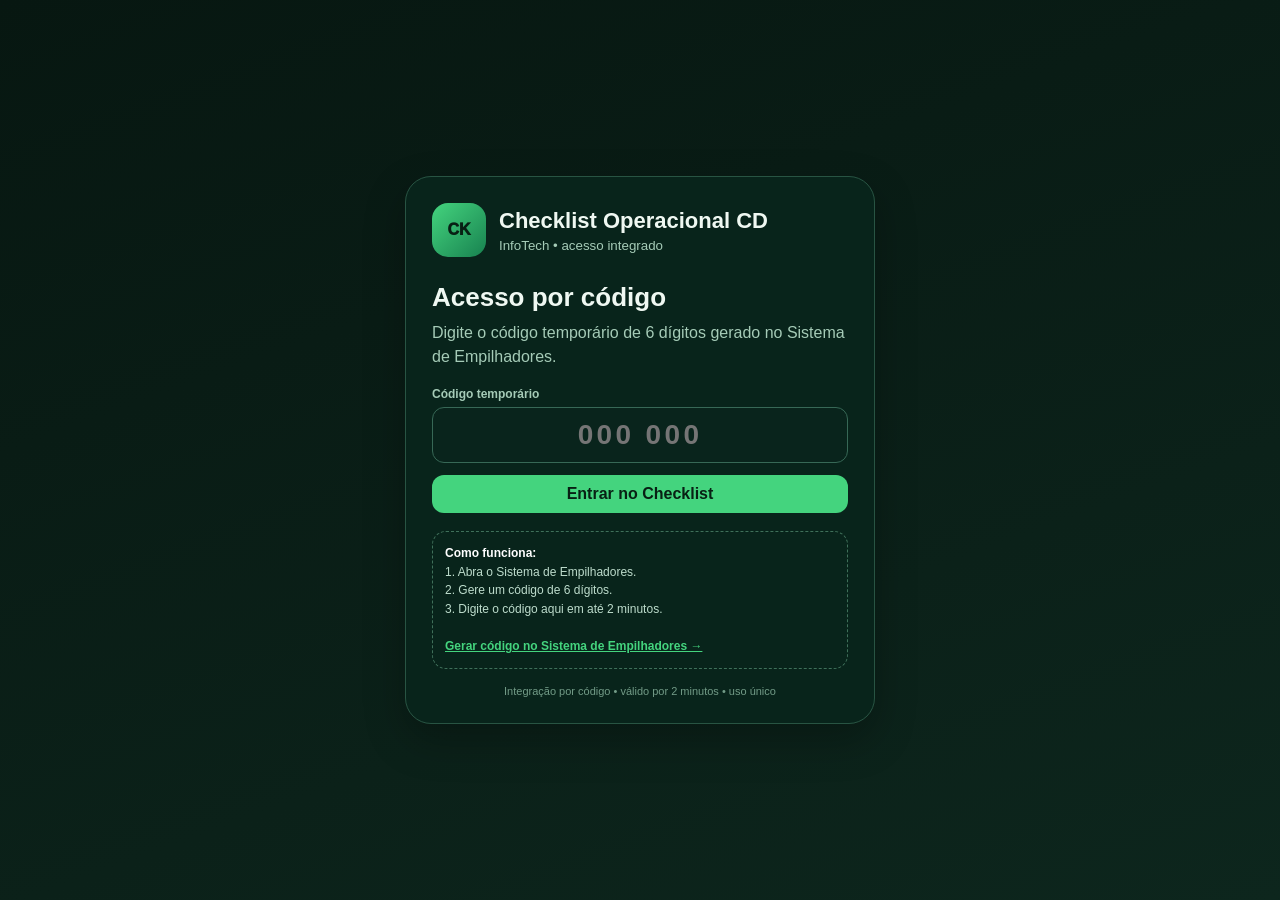
==== commit 8aeac81e: "Replica acesso por código na cópia do Checklist" ====
--- a/checklist/index.html
+++ b/checklist/index.html
@@ -45,17 +45,16 @@
 
 <section class="login-shell" id="loginScreen">
   <div class="login-card">
-    <div class="login-brand"><div class="login-logo">CK</div><div><h1>Checklist Operacional CD</h1><small>InfoTech • ambiente de testes</small></div></div>
-    <h2>Entrar</h2>
-    <p>Use um dos acessos de teste para visualizar o sistema completo por perfil.</p>
+    <div class="login-brand"><div class="login-logo">CK</div><div><h1>Checklist Operacional CD</h1><small>InfoTech • acesso integrado</small></div></div>
+    <h2>Acesso por código</h2>
+    <p>Digite o código temporário de 6 dígitos gerado no Sistema de Empilhadores.</p>
     <form id="loginForm">
-      <div class="field"><label>Usuário</label><input id="loginUser" autocomplete="username" placeholder="Ex.: Lucas"></div>
-      <div class="field"><label>Senha</label><input id="loginPass" type="password" autocomplete="current-password" placeholder="••••••••"></div>
-      <button class="btn primary" style="width:100%" type="submit">Entrar</button>
-      <div class="login-error hidden" id="loginError">Usuário ou senha incorretos.</div>
+      <div class="field"><label>Código temporário</label><input id="accessCode" inputmode="numeric" autocomplete="one-time-code" maxlength="7" placeholder="000 000" style="text-align:center;font-size:28px;font-weight:900;letter-spacing:.12em"></div>
+      <button class="btn primary" style="width:100%" type="submit">Entrar no Checklist</button>
+      <div class="login-error hidden" id="loginError">Código inválido.</div>
     </form>
-    <div class="demo-hint"><b>Acessos de teste:</b><br>ADM: Lucas / lucas123<br>Empilhador: Igor / igor123<br><br>Este arquivo é somente para visualização e testes locais.</div>
-    <div class="version">Secure Checklist 2.0.5 • protótipo completo de teste</div>
+    <div class="demo-hint"><b>Como funciona:</b><br>1. Abra o Sistema de Empilhadores.<br>2. Gere um código de 6 dígitos.<br>3. Digite o código aqui em até 2 minutos.<br><br><a href="../empilhadores/" style="color:var(--green);font-weight:900">Gerar código no Sistema de Empilhadores →</a></div>
+    <div class="version">Integração por código • válido por 2 minutos • uso único</div>
   </div>
 </section>
 
@@ -232,6 +231,7 @@
 
 <div class="toast" id="toast"></div>
 
+<script src="../shared/access-code.js"></script>
 <script>
 (()=>{
 const $=(s,p=document)=>p.querySelector(s), $$=(s,p=document)=>Array.from(p.querySelectorAll(s));
@@ -282,7 +282,17 @@
 ];
 let currentUser=null,currentTab='bateria',currentAdminPage='overview',editingEquipmentId=null;
 
-function login(user,pass){return users.find(u=>u.active&&u.username.toLowerCase()===user.trim().toLowerCase()&&u.password===pass)}
+function enterWithIdentity(identity){
+  const role=identity?.role==='adm'?'adm':'emp';
+  currentUser={id:'code_'+(identity?.matricula||Date.now()),name:identity?.name||identity?.matricula||'Operador',username:identity?.matricula||'codigo',role,active:true};
+  $('#loginError').classList.add('hidden');
+  $('#loginScreen').classList.add('hidden');
+  $('#appScreen').classList.remove('hidden');
+  applyUser();
+  audit.unshift({at:new Date().toISOString(),user:currentUser.name,event:'LOGIN_SUCCESS',origin:role==='adm'?'ADM':'Operação',detail:'Acesso por código temporário'+(identity?.matricula?' • matrícula '+identity.matricula:'')});
+  $('#ckOperator').value=currentUser.name;
+  calcKPIs();renderEquipment();renderHistory();renderAdmin();showOperation();
+}
 function applyUser(){
   $('#userName').textContent=currentUser.name;
   $('#roleName').textContent=currentUser.role==='adm'?'ADM / TI':'Empilhador';
@@ -291,7 +301,7 @@
   $('#sideRole').textContent=currentUser.role==='adm'?'Administrador / TI':'Operador';
   if(currentUser.role!=='adm') closeSidebar();
 }
-function logout(){currentUser=null;$('#appScreen').classList.add('hidden');$('#loginScreen').classList.remove('hidden');$('#loginPass').value='';closeSidebar();}
+function logout(){currentUser=null;InfoTechAccessCode.clearSession();$('#appScreen').classList.add('hidden');$('#loginScreen').classList.remove('hidden');$('#accessCode').value='';closeSidebar();}
 
 function openSidebar(){if(currentUser?.role!=='adm')return;$('#sidebar').classList.add('open');$('#backdrop').classList.add('show')}
 function closeSidebar(){$('#sidebar').classList.remove('open');$('#backdrop').classList.remove('show')}
@@ -382,7 +392,18 @@
 function openIssue(id){const i=issues.find(x=>x.id===id);if(!i)return;$('#issueId').value=i.id;$('#issueEquipment').value=`${i.code} · ${i.name}`;$('#issueStatus').value=i.status;$('#issueResolution').value=i.resolution||'';$('#issueDialog').showModal()}
 function saveIssue(ev){ev.preventDefault();const i=issues.find(x=>x.id===$('#issueId').value);if(!i)return;i.status=$('#issueStatus').value;i.resolution=$('#issueResolution').value.trim();audit.unshift({at:new Date().toISOString(),user:currentUser.name,event:'ISSUE_UPDATED',origin:'ADM',detail:`${i.code} • ${i.status}`});$('#issueDialog').close();renderAdmin();toast('Pendência atualizada.')}
 
-$('#loginForm').addEventListener('submit',e=>{e.preventDefault();const u=login($('#loginUser').value,$('#loginPass').value);if(!u){$('#loginError').classList.remove('hidden');return}$('#loginError').classList.add('hidden');currentUser=u;$('#loginScreen').classList.add('hidden');$('#appScreen').classList.remove('hidden');applyUser();audit.unshift({at:new Date().toISOString(),user:u.name,event:'LOGIN_SUCCESS',origin:u.role==='adm'?'ADM':'Operação',detail:'Acesso de teste'});$('#ckOperator').value=u.name;calcKPIs();renderEquipment();renderHistory();renderAdmin();showOperation()});
+$('#accessCode').addEventListener('input',e=>{const v=InfoTechAccessCode.normalizeCode(e.target.value);e.target.value=InfoTechAccessCode.formatCode(v)});
+$('#loginForm').addEventListener('submit',e=>{
+  e.preventDefault();
+  const result=InfoTechAccessCode.validate($('#accessCode').value);
+  if(!result.ok){
+    const messages={invalid_format:'Digite os 6 dígitos do código.',locked:'Muitas tentativas. Aguarde 1 minuto.',used:'Esse código já foi utilizado.',expired:'Esse código expirou. Gere outro no Sistema de Empilhadores.',not_found:'Nenhum código ativo foi encontrado.',wrong:'Código incorreto.'};
+    $('#loginError').textContent=messages[result.reason]||'Código inválido.';
+    $('#loginError').classList.remove('hidden');
+    return;
+  }
+  enterWithIdentity(result.identity);
+});
 $('#menuBtn').addEventListener('click',openSidebar);$('#closeSidebar').addEventListener('click',closeSidebar);$('#backdrop').addEventListener('click',closeSidebar);$('#logoutBtn').addEventListener('click',logout);$('#sideLogout').addEventListener('click',logout);$('#backToOperation').addEventListener('click',showOperation);
 $('#sideNav').addEventListener('click',e=>{const b=e.target.closest('[data-admin-page]');if(b)showAdmin(b.dataset.adminPage)});
 document.addEventListener('click',e=>{const j=e.target.closest('[data-admin-page-jump]');if(j)showAdmin(j.dataset.adminPageJump);const oc=e.target.closest('[data-open-checklist]');if(oc)openChecklist();const c=e.target.closest('[data-check]');if(c)openChecklist(c.dataset.check);const ac=e.target.closest('[data-admin-check]');if(ac)openChecklist(ac.dataset.adminCheck);const ed=e.target.closest('[data-edit-equipment]');if(ed)openEquipmentDialog(ed.dataset.editEquipment);const te=e.target.closest('[data-toggle-equipment]');if(te){const item=equipment.find(x=>x.id===te.dataset.toggleEquipment);item.active=!item.active;audit.unshift({at:new Date().toISOString(),user:currentUser.name,event:'EQUIPMENT_'+(item.active?'ACTIVATED':'DEACTIVATED'),origin:'ADM',detail:item.code});calcKPIs();renderEquipment();renderAdmin();toast(item.active?'Equipamento ativado.':'Equipamento desativado sem apagar histórico.')}const tr=e.target.closest('[data-treat-issue]');if(tr)openIssue(tr.dataset.treatIssue);const ru=e.target.closest('[data-reset-user]');if(ru){const u=users.find(x=>x.id===ru.dataset.resetUser);const p=prompt('Nova senha temporária para '+u.name+':',u.password);if(p){u.password=p;audit.unshift({at:new Date().toISOString(),user:currentUser.name,event:'PASSWORD_RESET',origin:'ADM',detail:u.username});toast('Senha de teste atualizada.')}}const tu=e.target.closest('[data-toggle-user]');if(tu){const u=users.find(x=>x.id===tu.dataset.toggleUser);if(u.id===currentUser.id){toast('Não bloqueie o próprio acesso durante o teste.');return}u.active=!u.active;renderAdmin();toast(u.active?'Usuário ativado.':'Usuário bloqueado.')}const tc=e.target.closest('[data-template-edit]');if(tc){toast('Modelo '+typeLabel[tc.dataset.templateEdit]+': nesta prévia a edição detalhada fica simulada.')}const cl=e.target.closest('[data-close]');if(cl)$('#'+cl.dataset.close).close()});
@@ -391,7 +412,7 @@
 $('#resolveAllDemo').addEventListener('click',()=>{issues.forEach(i=>{if(i.status!=='resolved'){i.status='resolved';i.resolution='Resolvida em lote na demonstração.'}});renderAdmin();toast('Pendências de teste resolvidas.')} );
 $('#downloadAudit').addEventListener('click',()=>toast('Visualização: exportação de auditoria depende do servidor.'));$('#newTemplateBtn').addEventListener('click',()=>toast('Nova versão de modelo simulada.'));$('#reportCsv').addEventListener('click',()=>toast('Visualização: CSV depende do servidor.'));$('#reportPdf').addEventListener('click',()=>window.print());$('#backupBtn').addEventListener('click',()=>toast('Backup de teste concluído (simulação).'));$('#healthBtn').addEventListener('click',()=>{$('#healthResult').textContent='Interface: OK • Dados locais: OK • Perfis: OK • Histórico: OK • Backend: não conectado (modo visualização)'});$('#saveUiSettings').addEventListener('click',()=>{const n=$('#gridSetting').value;document.documentElement.style.setProperty('--battery-cols',n);toast('Preferência visual salva somente nesta sessão de teste.')});
 
-$('#todayText').textContent=now.toLocaleDateString('pt-BR',{weekday:'long',day:'2-digit',month:'long',year:'numeric'});$('#serverTime').textContent='servidor '+now.toLocaleTimeString('pt-BR',{hour:'2-digit',minute:'2-digit'});refreshEquipmentSelect('bateria','bat01');calcKPIs();renderEquipment();renderHistory();renderAdmin();
+$('#todayText').textContent=now.toLocaleDateString('pt-BR',{weekday:'long',day:'2-digit',month:'long',year:'numeric'});$('#serverTime').textContent='servidor '+now.toLocaleTimeString('pt-BR',{hour:'2-digit',minute:'2-digit'});refreshEquipmentSelect('bateria','bat01');calcKPIs();renderEquipment();renderHistory();renderAdmin();const restoredSession=InfoTechAccessCode.currentSession();if(restoredSession?.identity)enterWithIdentity(restoredSession.identity);
 })();
 </script>
 </body>
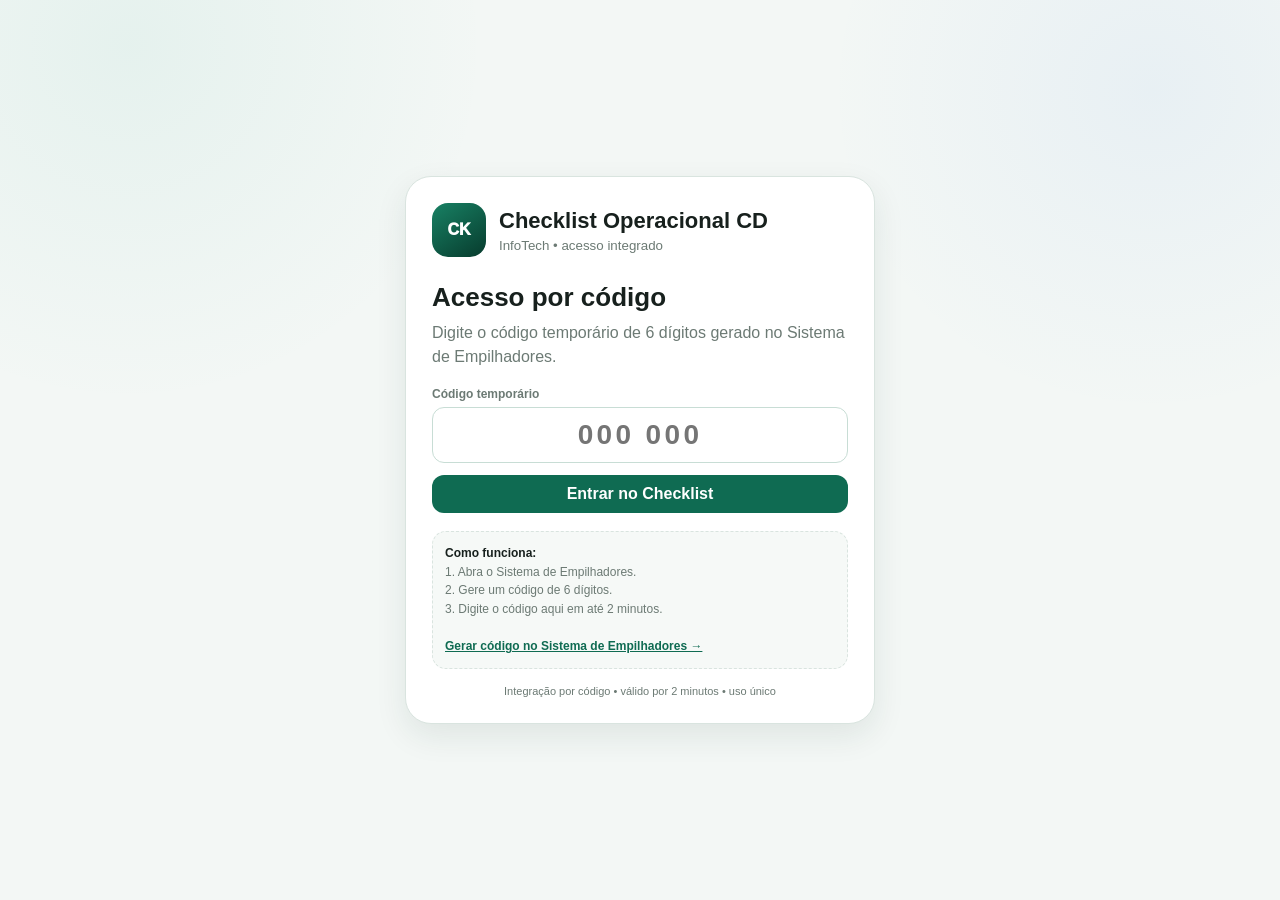
==== commit 6cc427d7: "Load shared empilhadores palette in checklist/index.html" ====
--- a/checklist/index.html
+++ b/checklist/index.html
@@ -40,6 +40,7 @@
 @media (max-width:460px){.grid.battery-grid,.grid.standard-grid{grid-template-columns:1fr}.kpis,.admin-kpis{grid-template-columns:1fr 1fr}.meta{grid-template-columns:1fr}.history-item{flex-direction:column}.history-right{text-align:left;min-width:0}.brand small{display:none}}
 @media print{.topbar,.hero-actions,.toolbar,.nav,.sidebar,.backdrop,.footer-label,.foot .btn{display:none!important}body{background:#fff;color:#000}.app{max-width:none;padding:0}}
 </style>
+<link rel="stylesheet" href="../shared/checklist-theme.css">
 </head>
 <body>
 
@@ -231,7 +232,7 @@
 
 <div class="toast" id="toast"></div>
 
-<script src="../shared/access-code.js"></script>
+<script src="../shared/access-code.js?v=20260926-1"></script>
 <script>
 (()=>{
 const $=(s,p=document)=>p.querySelector(s), $$=(s,p=document)=>Array.from(p.querySelectorAll(s));
@@ -416,4 +417,4 @@
 })();
 </script>
 </body>
-</html>+</html>
--- a/shared/checklist-theme.css
+++ b/shared/checklist-theme.css
@@ -0,0 +1,57 @@
+/* Checklist palette matched to empilhadores/assets/app.bundle.css. */
+:root {
+  --bg:#f3f7f5; --bg2:#eef8f4; --panel:#fff; --panel2:#f6f9f7;
+  --line:#d9e4df; --green:#0f6b52; --green2:#188164;
+  --text:#17201d; --muted:#6c7a74; --card:#fff; --ink:#17201d;
+  --ok:#188164; --warn:#ef8b44; --crit:#db5c52; --info:#397fe0;
+  --shadow:0 12px 32px rgba(20,57,46,.09);
+}
+html,body {
+  background:radial-gradient(circle at 10% 5%,rgba(47,168,142,.07),transparent 25%),
+             radial-gradient(circle at 90% 10%,rgba(57,127,224,.06),transparent 23%),var(--bg);
+  font-family:Arial,Helvetica,sans-serif;
+}
+.btn {background:var(--green);color:#fff}
+.btn.primary {background:var(--green);color:#fff}
+.btn.ghost {color:var(--green);background:#fff}
+.btn.danger {background:var(--crit)}
+.btn.warn {background:#ad601b}
+.login-card,.topbar,.kpi,.nav,.panel,.admin-card,dialog {
+  background:var(--panel);color:var(--text);border-color:var(--line);box-shadow:var(--shadow);
+}
+.login-logo,.logo {background:linear-gradient(145deg,var(--green2),#073b2d);color:#fff}
+.field input,.field select,.field textarea,.search input,.toolbar select,
+.filter-row input,.filter-row select {
+  background:#fff;color:var(--text);border-color:#c8ddd5;
+}
+.field input:focus,.field select:focus,.field textarea:focus,
+.search input:focus,.toolbar select:focus {border-color:var(--green);outline:2px solid rgba(15,107,82,.11)}
+.login-error {background:#fff0ef;border-color:#efc8c5;color:#9d3733}
+.demo-hint {background:#f6f9f7;border-color:var(--line);color:var(--muted)}
+.demo-hint b,.chip b {color:var(--text)}
+.version,.footer-label,.sidebar-foot {color:var(--muted)}
+.chip,.nav,.list-row,.sidebar-user,.check-row {background:#f6f9f7;color:var(--text);border-color:var(--line)}
+.kpi small {color:var(--muted)}
+.nav button.active,.side-nav button.active {background:var(--green);color:#fff}
+.card,.history-item {border:1px solid var(--line);box-shadow:var(--shadow)}
+.card::before {background:#9caaa3}
+.code,.meta-box span,.foot small,.history-item small,.history-right time {color:var(--muted)}
+.meta-box,.obs {background:#f3f7f5;color:#315f50}
+.history-item b {color:var(--green)}
+.sidebar {background:#fff;color:var(--text);box-shadow:20px 0 50px rgba(20,57,46,.13)}
+.side-nav button {color:var(--text)}
+.side-nav button:hover {background:#edf7f3}
+.side-nav .sep {background:var(--line)}
+.side-nav .danger-link {color:#b03c36}
+.admin-card,.list-row {box-shadow:none}
+.progress {background:#e7f2ed;border-color:var(--line)}
+.progress > span {background:var(--green)}
+table {background:#fff;color:var(--text)}
+th {background:#e7f2ed;color:#315548}
+.statline {border-color:var(--line)}
+dialog .dialog-head,dialog .dialog-foot {border-color:var(--line)}
+.toast {background:#fff;border-color:var(--line);color:var(--text)}
+@media print {
+  html,body {background:#fff;color:#000}
+  .topbar,.kpi,.panel,.admin-card,.card,.history-item {box-shadow:none}
+}
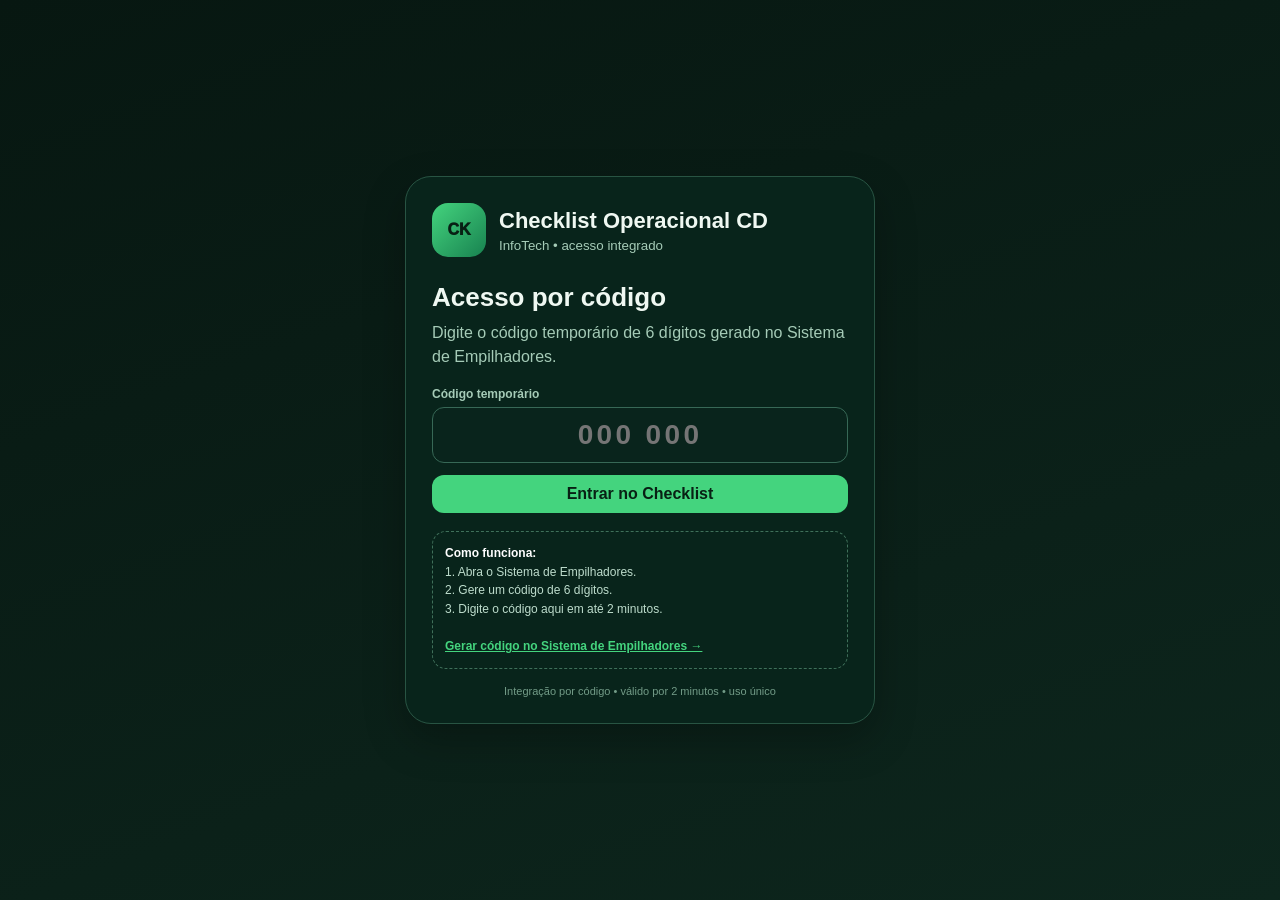
==== commit 75c960c1: "Valida código do Checklist pelo Supabase" ====
--- a/checklist/index.html
+++ b/checklist/index.html
@@ -232,6 +232,7 @@
 
 <div class="toast" id="toast"></div>
 
+<script src="../shared/supabase-accounts.js?v=20260929-1"></script>
 <script src="../shared/access-code.js?v=20260926-1"></script>
 <script>
 (()=>{
@@ -394,16 +395,29 @@
 function saveIssue(ev){ev.preventDefault();const i=issues.find(x=>x.id===$('#issueId').value);if(!i)return;i.status=$('#issueStatus').value;i.resolution=$('#issueResolution').value.trim();audit.unshift({at:new Date().toISOString(),user:currentUser.name,event:'ISSUE_UPDATED',origin:'ADM',detail:`${i.code} • ${i.status}`});$('#issueDialog').close();renderAdmin();toast('Pendência atualizada.')}
 
 $('#accessCode').addEventListener('input',e=>{const v=InfoTechAccessCode.normalizeCode(e.target.value);e.target.value=InfoTechAccessCode.formatCode(v)});
-$('#loginForm').addEventListener('submit',e=>{
+$('#loginForm').addEventListener('submit',async e=>{
   e.preventDefault();
-  const result=InfoTechAccessCode.validate($('#accessCode').value);
-  if(!result.ok){
-    const messages={invalid_format:'Digite os 6 dígitos do código.',locked:'Muitas tentativas. Aguarde 1 minuto.',used:'Esse código já foi utilizado.',expired:'Esse código expirou. Gere outro no Sistema de Empilhadores.',not_found:'Nenhum código ativo foi encontrado.',wrong:'Código incorreto.'};
-    $('#loginError').textContent=messages[result.reason]||'Código inválido.';
-    $('#loginError').classList.remove('hidden');
-    return;
-  }
-  enterWithIdentity(result.identity);
+  const errorBox=$('#loginError');
+  errorBox.classList.add('hidden');
+  const submit=e.currentTarget.querySelector('button[type="submit"]');
+  if(submit)submit.disabled=true;
+  try{
+    if(location.protocol!=='file:'&&globalThis.InfoTechSupabaseAccounts){
+      const result=await globalThis.InfoTechSupabaseAccounts.validateChecklistCode($('#accessCode').value);
+      const stored=globalThis.InfoTechSupabaseAccounts.storeChecklistSession(result);
+      enterWithIdentity(stored.identity);
+      return;
+    }
+    const result=InfoTechAccessCode.validate($('#accessCode').value);
+    if(!result.ok){
+      const messages={invalid_format:'Digite os 6 dígitos do código.',locked:'Muitas tentativas. Aguarde 1 minuto.',used:'Esse código já foi utilizado.',expired:'Esse código expirou. Gere outro no Sistema de Empilhadores.',not_found:'Nenhum código ativo foi encontrado.',wrong:'Código incorreto.'};
+      throw new Error(messages[result.reason]||'Código inválido.');
+    }
+    enterWithIdentity(result.identity);
+  }catch(error){
+    errorBox.textContent=error?.message||'Código inválido ou expirado.';
+    errorBox.classList.remove('hidden');
+  }finally{if(submit)submit.disabled=false;}
 });
 $('#menuBtn').addEventListener('click',openSidebar);$('#closeSidebar').addEventListener('click',closeSidebar);$('#backdrop').addEventListener('click',closeSidebar);$('#logoutBtn').addEventListener('click',logout);$('#sideLogout').addEventListener('click',logout);$('#backToOperation').addEventListener('click',showOperation);
 $('#sideNav').addEventListener('click',e=>{const b=e.target.closest('[data-admin-page]');if(b)showAdmin(b.dataset.adminPage)});
